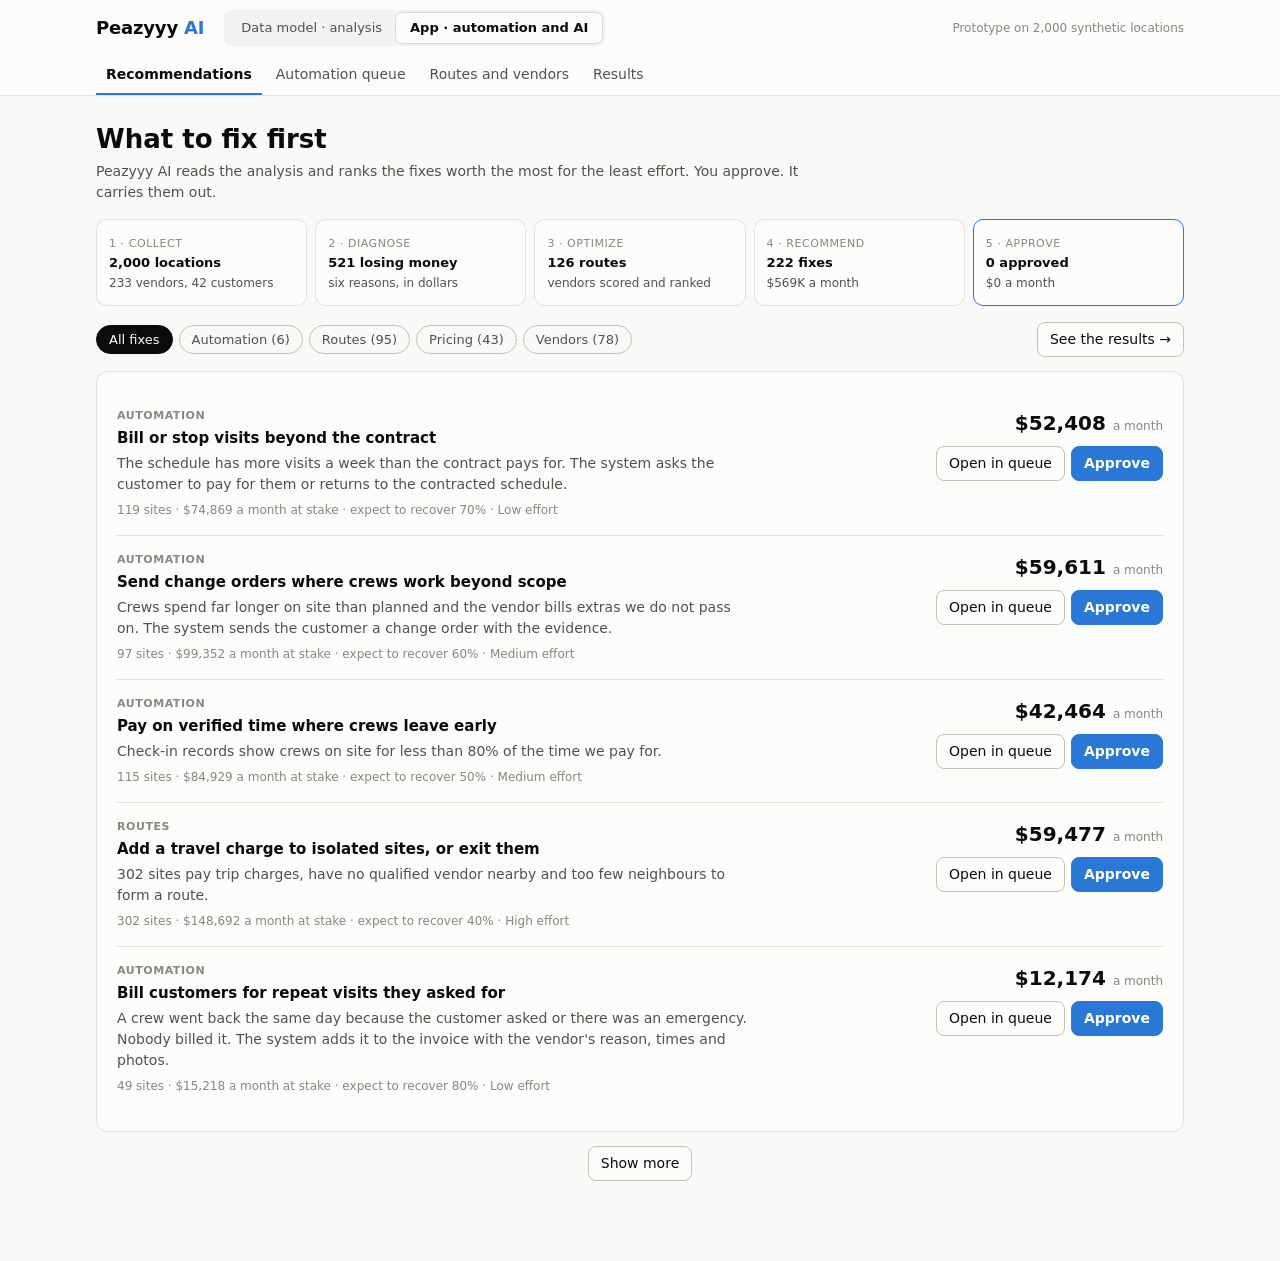
==== app/index.html @ c847155f "Add Peazyyy AI data model and prototype app" ====
<!doctype html>
<html lang="en">
<head>
<meta charset="utf-8">
<meta name="viewport" content="width=device-width, initial-scale=1">
<title>Peazyyy AI</title>
<link rel="stylesheet" href="styles.css">
</head>
<body>
<main>
  <section id="view-recs">
    <h1>What to fix first</h1>
    <p class="sub">Peazyyy AI reads the analysis and ranks the fixes worth the most for the least effort. You approve. It carries them out.</p>
    <div class="flow" id="flow"></div>
    <div class="row"><div class="chips" id="groupChips" style="margin:0"></div><button class="btn" data-view="results" style="margin-left:auto">See the results →</button></div>
    <div class="card" id="plays"></div>
    <p class="center"><button class="btn" id="morePlays">Show more</button></p>
  </section>

  <section id="view-queue" hidden>
    <h1>Automation queue</h1>
    <p class="sub">Things the system caught that nobody had to notice, grouped by what triggered them. Approve a whole group, or review the sites one by one.</p>
    <p class="fine" id="queueSummary"></p>
    <div id="queue"></div>
  </section>

  <section id="view-optimizer" hidden>
    <h1>Routes and vendors</h1>
    <p class="sub">How sites should be grouped, and which vendors should get the work.</p>
    <div class="chips" id="optChips"><button class="chip on" data-opt="routes">Routes</button><button class="chip" data-opt="vendors">Vendor scorecards</button></div>
    <div class="card">
      <p class="sub" id="optSub"></p>
      <div class="scroll"><table id="optTable"></table></div>
      <p class="center"><button class="btn" id="moreOpt"></button></p>
    </div>
  </section>

  <section id="view-results" hidden>
    <h1>Is it working?</h1>
    <p class="sub">The numbers leadership sets, measured today and with the plan you have approved. Change a target and the status updates.</p>
    <div class="row">
      <label for="cost">First-year cost to build and run ($)</label><input type="number" id="cost" min="0" step="10000" style="width:120px">
      <label for="tGm">Target margin (%)</label><input type="number" id="tGm" min="0" max="60" style="width:70px">
      <label for="tPay">Target payback (months)</label><input type="number" id="tPay" min="1" max="60" style="width:70px">
    </div>
    <div class="card" style="margin-bottom:16px"><div class="scroll"><table id="metrics"></table></div></div>
    <div class="card">
      <h2>Why we lose money, and how much the plan addresses</h2>
      <p class="sub">Each reason across every location, not only the loss-making ones. The filled part is what approved fixes are expected to recover.</p>
      <div class="bars" id="reasons"></div>
    </div>
  </section>
</main>
<script src="data.js"></script>
<script src="common.js"></script>
<script src="app.js"></script>
</body>
</html>
---- app/styles.css ----
:root {
  color-scheme: light;
  --page: #f9f9f7; --surface: #fcfcfb; --ink: #0b0b0b; --ink-2: #52514e; --muted: #898781;
  --grid: #e1e0d9; --axis: #c3c2b7; --border: rgba(11,11,11,0.10); --wash: rgba(11,11,11,0.04);
  --accent: #2a78d6; --accent-soft: #cde2fb; --on-accent: #ffffff; --hurt: #d03b3b; --help: #2a78d6;
  --good: #0ca30c; --good-ink: #006300; --warning: #fab219; --critical: #d03b3b; --dot: #c3c2b7;
}
@media (prefers-color-scheme: dark) {
  :root {
    color-scheme: dark;
    --page: #0d0d0d; --surface: #1a1a19; --ink: #ffffff; --ink-2: #c3c2b7; --muted: #898781;
    --grid: #2c2c2a; --axis: #383835; --border: rgba(255,255,255,0.10); --wash: rgba(255,255,255,0.05);
    --accent: #3987e5; --accent-soft: #184f95; --hurt: #e66767; --help: #3987e5; --good-ink: #0ca30c; --dot: #4a4a46;
  }
}
* { box-sizing: border-box; }
body { margin: 0; background: var(--page); color: var(--ink); font: 14px/1.5 system-ui, -apple-system, "Segoe UI", sans-serif; }
a { color: var(--accent); }
h1 { font-size: 26px; line-height: 1.2; margin: 0 0 6px; }
h2 { font-size: 16px; margin: 0 0 2px; }
h3 { font-size: 14px; margin: 0; }
.sub { color: var(--ink-2); margin: 0 0 16px; max-width: 720px; }
.fine { font-size: 12px; color: var(--muted); }

/* top bar */
.top { position: sticky; top: 0; z-index: 5; background: var(--surface); border-bottom: 1px solid var(--border); }
.top-in { max-width: 1120px; margin: 0 auto; padding: 10px 16px; display: flex; flex-wrap: wrap; align-items: center; gap: 10px 20px; }
.brand { font-size: 18px; font-weight: 700; text-decoration: none; color: var(--ink); letter-spacing: -0.01em; }
.brand span { color: var(--accent); }
.areas { display: flex; background: var(--wash); border-radius: 8px; padding: 3px; }
.areas a { padding: 5px 14px; border-radius: 6px; text-decoration: none; color: var(--ink-2); font-size: 13px; white-space: nowrap; }
.areas a.on { background: var(--surface); color: var(--ink); font-weight: 600; box-shadow: 0 0 0 1px var(--border); }
.badge { margin-left: auto; font-size: 12px; color: var(--muted); white-space: nowrap; }
.views { max-width: 1120px; margin: 0 auto; padding: 0 16px; display: flex; gap: 4px; overflow-x: auto; }
.views button { font: inherit; background: none; border: 0; border-bottom: 2px solid transparent; color: var(--ink-2); padding: 8px 10px; cursor: pointer; white-space: nowrap; }
.views button.on { color: var(--ink); font-weight: 600; border-bottom-color: var(--accent); }
main { max-width: 1120px; margin: 0 auto; padding: 28px 16px 80px; }

/* building blocks */
.card { background: var(--surface); border: 1px solid var(--border); border-radius: 12px; padding: 20px; }
.grid { display: grid; gap: 16px; margin-bottom: 16px; }
.tiles { grid-template-columns: 1.6fr 1fr 1fr 1fr; }
.two { grid-template-columns: 1fr 1.2fr; }
.three { grid-template-columns: repeat(3, 1fr); }
.tile .label { color: var(--ink-2); font-size: 13px; }
.tile .value { font-size: 26px; font-weight: 600; margin-top: 2px; }
.tile.hero .value { font-size: 52px; line-height: 1.1; }
.tile .note { color: var(--muted); font-size: 12px; margin-top: 2px; }
.btn { font: inherit; color: var(--ink); background: var(--surface); border: 1px solid var(--axis); border-radius: 8px; padding: 6px 12px; cursor: pointer; text-decoration: none; display: inline-block; white-space: nowrap; }
.btn:hover { background: var(--wash); }
.btn.primary { background: var(--accent); border-color: var(--accent); color: var(--on-accent); font-weight: 600; }
.btn.done { background: none; border-color: var(--good); color: var(--good-ink); font-weight: 600; }
select, input[type=search], input[type=number] { font: inherit; color: var(--ink); background: var(--surface); border: 1px solid var(--axis); border-radius: 8px; padding: 6px 8px; }
.row { display: flex; flex-wrap: wrap; gap: 8px; align-items: center; margin-bottom: 14px; }
.row label { color: var(--ink-2); font-size: 13px; }
.count { color: var(--muted); font-size: 12px; margin-left: auto; }
.chips { display: flex; flex-wrap: wrap; gap: 6px; margin-bottom: 14px; }
.chip { font: inherit; font-size: 13px; background: none; border: 1px solid var(--axis); border-radius: 999px; padding: 4px 12px; color: var(--ink-2); cursor: pointer; }
.chip.on { background: var(--ink); border-color: var(--ink); color: var(--surface); }
.center { text-align: center; margin: 14px 0 0; }

/* tables */
.scroll { overflow-x: auto; }
table { width: 100%; border-collapse: collapse; font-size: 13px; }
th { text-align: left; color: var(--ink-2); font-weight: 500; font-size: 12px; padding: 8px; border-bottom: 1px solid var(--axis); white-space: nowrap; }
td { padding: 9px 8px; border-bottom: 1px solid var(--grid); white-space: nowrap; }
td.n, th.n { text-align: right; font-variant-numeric: tabular-nums; }
td.wrap { white-space: normal; min-width: 200px; }
tbody tr.click { cursor: pointer; }
tbody tr.click:hover { background: var(--wash); }
.st { font-size: 12px; white-space: nowrap; }
.st i { font-style: normal; margin-right: 4px; }
.st.loss i { color: var(--critical); } .st.thin i { color: var(--warning); } .st.ok i { color: var(--good); }
.tier { display: inline-block; min-width: 22px; text-align: center; border: 1px solid var(--axis); border-radius: 4px; font-size: 12px; font-weight: 600; }

/* bars */
.bars { display: grid; gap: 2px; }
.bar-row { display: grid; grid-template-columns: 170px 1fr; gap: 12px; align-items: center; padding: 7px 6px; border-radius: 8px; border: 0; background: none; color: inherit; font: inherit; text-align: left; width: 100%; }
button.bar-row { cursor: pointer; }
button.bar-row:hover { background: var(--wash); }
.bar-name small { display: block; color: var(--muted); }
.bar-track { display: flex; align-items: center; gap: 8px; min-width: 0; }
.bar { height: 16px; background: var(--accent); border-radius: 0 4px 4px 0; flex: none; }
.bar-val { color: var(--ink-2); font-size: 12px; white-space: nowrap; font-variant-numeric: tabular-nums; }
.meter { position: relative; height: 16px; background: var(--accent-soft); border-radius: 0 4px 4px 0; flex: none; overflow: hidden; }
.meter i { position: absolute; left: 0; top: 0; bottom: 0; background: var(--accent); }

/* workflow strip */
.flow { display: grid; grid-template-columns: repeat(5, 1fr); gap: 8px; margin-bottom: 16px; }
.step { background: var(--surface); border: 1px solid var(--border); border-radius: 10px; padding: 12px; position: relative; }
.step b { display: block; font-size: 13px; }
.step span { font-size: 12px; color: var(--ink-2); }
.step em { font-style: normal; font-size: 11px; color: var(--muted); text-transform: uppercase; letter-spacing: .05em; }
.step.live { border-color: var(--accent); }

/* plays */
.play { display: grid; grid-template-columns: 1fr auto; gap: 8px 24px; padding: 16px 0; border-bottom: 1px solid var(--grid); }
.play:last-child { border-bottom: 0; }
.play .tag { font-size: 11px; text-transform: uppercase; letter-spacing: .05em; color: var(--muted); font-weight: 600; }
.play h3 { margin: 2px 0 4px; font-size: 15px; }
.play p { margin: 0; color: var(--ink-2); max-width: 640px; }
.play .facts { font-size: 12px; color: var(--muted); margin-top: 6px; }
.play .side { text-align: right; display: flex; flex-direction: column; gap: 8px; align-items: flex-end; }
.play .value { font-size: 20px; font-weight: 600; white-space: nowrap; }
.play .value small { font-size: 12px; font-weight: 400; color: var(--muted); }
.play .acts { display: flex; gap: 6px; }

/* automation queue */
.q-group { margin-bottom: 12px; }
.q-top { display: flex; flex-wrap: wrap; gap: 12px 24px; justify-content: space-between; align-items: center; }
.q-top .acts { display: flex; gap: 6px; }
.what { color: var(--ink-2); margin: 2px 0; }
.q-item { border-top: 1px solid var(--grid); }
.q-group .q-item:first-of-type { margin-top: 16px; }
.q-head { display: grid; grid-template-columns: 1fr auto 100px; gap: 12px; align-items: center; padding: 10px 4px; cursor: pointer; }
.q-head:hover { background: var(--wash); }
.q-head .amt { font-variant-numeric: tabular-nums; text-align: right; }
.q-body { padding: 0 4px 14px; display: none; }
.q-item.open .q-body { display: block; }
.draft { border: 1px solid var(--border); border-radius: 8px; padding: 12px 14px; color: var(--ink-2); margin: 6px 0 10px; max-width: 680px; }
.draft b { display: block; color: var(--ink); font-size: 12px; margin-bottom: 4px; }

/* drawer */
#drawer { position: fixed; top: 0; right: 0; bottom: 0; width: min(500px, 100vw); background: var(--surface); border-left: 1px solid var(--border); box-shadow: -8px 0 24px rgba(0,0,0,.12); padding: 24px; overflow-y: auto; transform: translateX(105%); transition: transform .18s ease; z-index: 10; }
#drawer.open { transform: none; }
#drawer h2 { margin: 0 36px 2px 0; }
#drawer h4 { margin: 22px 0 8px; font-size: 12px; text-transform: uppercase; letter-spacing: .04em; color: var(--muted); font-weight: 600; }
#close { position: absolute; top: 16px; right: 16px; }
.wf-row { display: grid; grid-template-columns: 160px 1fr 64px; gap: 8px; align-items: center; font-size: 13px; padding: 3px 0; }
.wf-plot { position: relative; height: 14px; }
.wf-plot::before { content: ""; position: absolute; left: 50%; top: -3px; bottom: -3px; width: 1px; background: var(--axis); }
.wf-bar { position: absolute; top: 0; height: 14px; }
.wf-bar.hurt { background: var(--hurt); left: 50%; border-radius: 0 4px 4px 0; }
.wf-bar.help { background: var(--help); right: 50%; border-radius: 4px 0 0 4px; }
.wf-row .n { text-align: right; font-variant-numeric: tabular-nums; }
.kv { display: grid; grid-template-columns: 1fr auto; gap: 5px 12px; font-size: 13px; margin: 0; }
.kv dt { color: var(--ink-2); } .kv dd { margin: 0; text-align: right; font-variant-numeric: tabular-nums; }
.kv dd.flag, .peer .flag { font-weight: 600; }
.note-box { background: var(--wash); border-radius: 8px; padding: 12px 14px; }
.note-box b { display: block; margin-bottom: 2px; }
.peer { display: grid; grid-template-columns: 1fr auto auto; gap: 5px 16px; font-size: 13px; }
.peer span:nth-child(3n+1) { color: var(--ink-2); } .peer span:not(:nth-child(3n+1)) { text-align: right; font-variant-numeric: tabular-nums; }
.peer .h { color: var(--muted); font-size: 12px; }
details summary { cursor: pointer; color: var(--ink-2); font-size: 13px; margin-top: 18px; }

/* how it works */
.prose { max-width: 720px; }
.prose p, .prose li { color: var(--ink-2); }
.steps { counter-reset: s; display: grid; gap: 16px; margin: 16px 0 28px; }
.steps > div { counter-increment: s; display: grid; grid-template-columns: 36px 1fr; gap: 14px; }
.steps > div::before { content: counter(s); width: 32px; height: 32px; border-radius: 50%; background: var(--accent-soft); color: var(--ink); font-weight: 600; display: grid; place-items: center; }
.steps h3 { margin-bottom: 2px; }
.steps p { margin: 0; }
.receipt { font-variant-numeric: tabular-nums; max-width: 520px; }
.receipt div { display: flex; justify-content: space-between; gap: 16px; padding: 5px 0; }
.receipt .line { border-top: 1px solid var(--axis); font-weight: 600; margin-top: 4px; padding-top: 8px; }
.receipt .minus span:last-child { color: var(--ink); }
.receipt small { color: var(--muted); display: block; }
.source h3 { margin-bottom: 6px; }
.source ul { margin: 0; padding-left: 18px; color: var(--ink-2); }

@media (max-width: 860px) {
  .tiles, .three { grid-template-columns: 1fr 1fr; } .tile.hero { grid-column: 1 / -1; }
  .two { grid-template-columns: 1fr; }
  .flow { grid-template-columns: 1fr 1fr; }
  .play { grid-template-columns: 1fr; } .play .side { align-items: flex-start; text-align: left; }
  .bar-row { grid-template-columns: 120px 1fr; }
  .badge { display: none; }
}
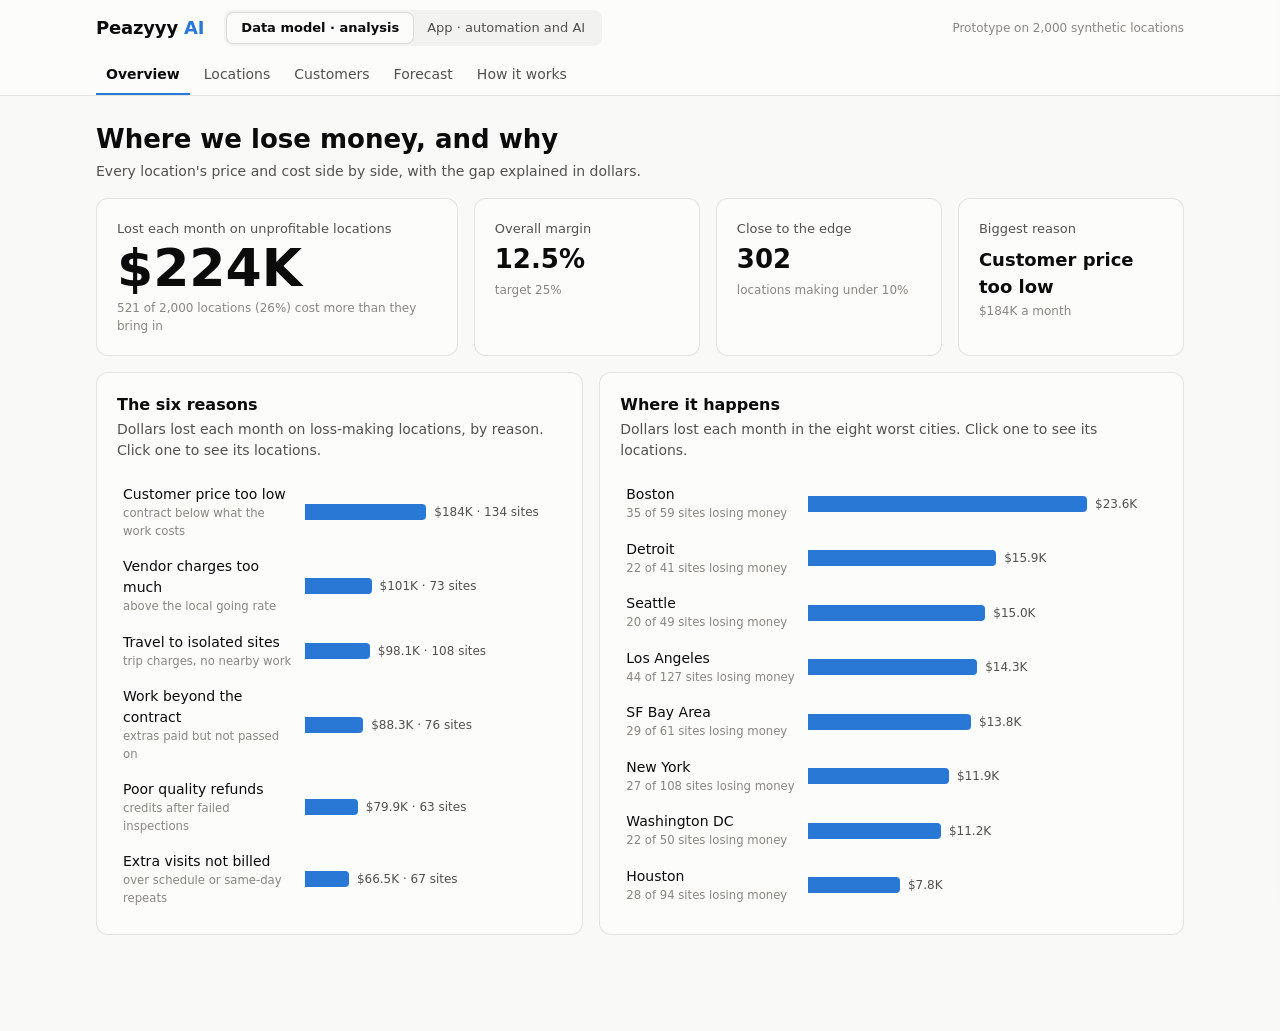
==== commit 353c6e39: "Land on data model by default and deep-link drawer action to the app" ====
--- a/app/index.html
+++ b/app/index.html
@@ -4,6 +4,7 @@
 <meta charset="utf-8">
 <meta name="viewport" content="width=device-width, initial-scale=1">
 <title>Peazyyy AI</title>
+<script>if (!location.search) location.replace("data-model/index.html");</script>
 <link rel="stylesheet" href="styles.css">
 </head>
 <body>
--- a/app/styles.css
+++ b/app/styles.css
@@ -96,6 +96,7 @@
 /* plays */
 .play { display: grid; grid-template-columns: 1fr auto; gap: 8px 24px; padding: 16px 0; border-bottom: 1px solid var(--grid); }
 .play:last-child { border-bottom: 0; }
+.play.focus { outline: 2px solid var(--accent); outline-offset: 6px; border-radius: 6px; border-bottom-color: transparent; }
 .play .tag { font-size: 11px; text-transform: uppercase; letter-spacing: .05em; color: var(--muted); font-weight: 600; }
 .play h3 { margin: 2px 0 4px; font-size: 15px; }
 .play p { margin: 0; color: var(--ink-2); max-width: 640px; }
